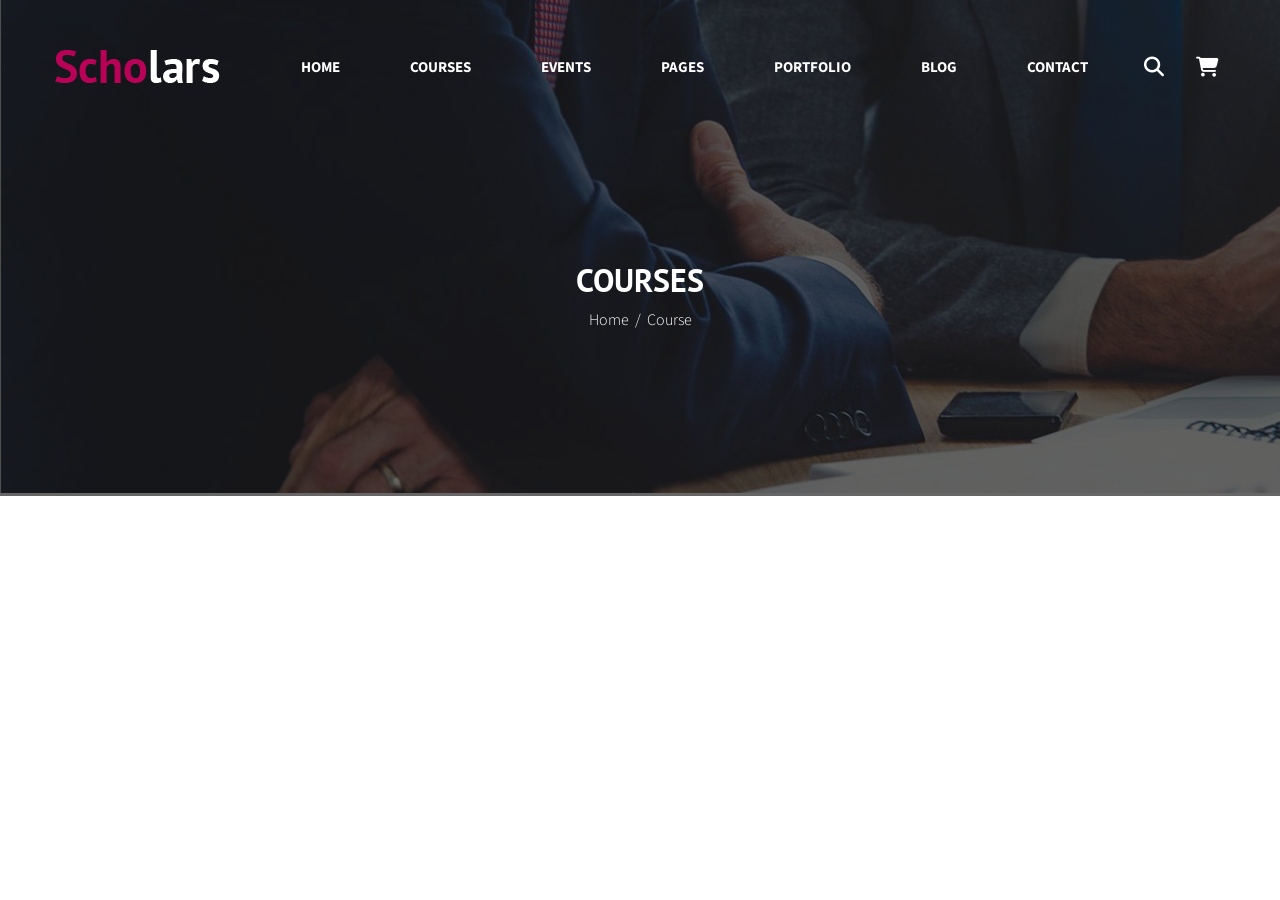
==== index.html @ fecdd0bf "commit header" ====
<!DOCTYPE html>
<html lang="en">
  <head>
    <meta charset="UTF-8" />
    <meta name="viewport" content="width=device-width, initial-scale=1.0" />
    <title>Scholars</title>
    <link rel="stylesheet" href="./assets/css/reset.css" />
    <link rel="stylesheet" href="./assets/css/style.css" />
    <link rel="preconnect" href="https://fonts.googleapis.com" />
    <link rel="preconnect" href="https://fonts.gstatic.com" crossorigin />
    <link
      href="https://fonts.googleapis.com/css2?family=PT+Sans:ital,wght@0,400;0,700;1,400;1,700&family=Source+Sans+3:ital,wght@0,200..900;1,200..900&display=swap"
      rel="stylesheet"
    />
    <link
      rel="stylesheet"
      href="https://cdnjs.cloudflare.com/ajax/libs/font-awesome/6.7.2/css/all.min.css"
      integrity="sha512-Evv84Mr4kqVGRNSgIGL/F/aIDqQb7xQ2vcrdIwxfjThSH8CSR7PBEakCr51Ck+w+/U6swU2Im1vVX0SVk9ABhg=="
      crossorigin="anonymous"
      referrerpolicy="no-referrer"
    />
  </head>
  <body>
    <div class="wrapper">
      <div class="header">
        <div class="inner">
          <div class="container header-container">
            <div class="wrapper-header">
              <a href="#"
                ><img src="./assets/img/logo.png" alt="Logo Scholars"
              /></a>
              <div class="wrapper-nav">
                <ul class="nav-list">
                  <li><a href="#">HOME</a></li>
                  <li><a href="#">COURSES</a></li>
                  <li><a href="#">EVENTS</a></li>
                  <li><a href="#">PAGES</a></li>
                  <li><a href="#">PORTFOLIO</a></li>
                  <li><a href="#">BLOG</a></li>
                  <li><a href="#">CONTACT</a></li>
                </ul>
              </div>
              <div class="wrapper-action">
                <button><i class="fa-solid fa-magnifying-glass"></i></button>
                <button><i class="fa-solid fa-cart-shopping"></i></button>
              </div>
            </div>
            <div class="wrapper-breadcrumb">
              <h1 class="heading">COURSES</h1>
              <ul class="breadcrumb">
                <li><a href="#">Home</a></li>
                <li>Course</li>
              </ul>
            </div>
          </div>
        </div>
      </div>
    </div>
  </body>
</html>
---- assets/css/style.css ----
* {
  box-sizing: border-box;
}

html {
  font-size: 62.5%;
}

body {
  font-size: 1.6rem;
  font-family: "Source Sans 3", sans-serif;
}

h1,
h2,
h3,
h4,
h5,
h6 {
  font-family: "PT Sans", sans-serif;
}

button {
  border: none;
  background-color: transparent;
  cursor: pointer;
}

a {
  font-size: inherit;
  color: inherit;
}

/* --------header---------- */
.header {
  display: flex;
  width: 100%;
  height: 496px;
  background: url(../img/banner-2.jpg) no-repeat;
}

.inner {
  width: 100%;
  background: rgba(0, 0, 0, 0.6);
  display: flex;
}

.container {
  width: 1170px;
  margin-right: auto;
  margin-left: auto;
}

.wrapper-header {
  display: flex;
  align-items: center;
  margin-top: 40px;
  justify-content: space-between;
}
.header-container {
  display: flex;
  flex-direction: column;
}
.nav-list {
  display: flex;
}
.nav-list a {
  text-decoration: none;
  text-transform: uppercase;
  color: #fff;
  display: inline-block;
  font-weight: 700;
  font-size: 1.5rem;
  padding: 20px;
  margin-left: 30px;
  letter-spacing: 1.1;
}

.wrapper-action {
  display: flex;
  gap: 20px;
}
.wrapper-action button {
  font-size: 2rem;
  color: #fff;
}
.wrapper-breadcrumb {
  height: 100%;
  flex-grow: 1;
  display: flex;
  justify-content: center;
  align-items: center;
  flex-direction: column;
  color: #fff;
  gap: 16px;
}

h1.heading {
  font-size: 3.2rem;
  font-weight: 700;
}
.breadcrumb {
  display: flex;
}
.breadcrumb {
  font-weight: 300;
}
.breadcrumb a {
  text-decoration: none;
}
.breadcrumb li + li::before {
  content: "/";
  padding: 0 6px;
}
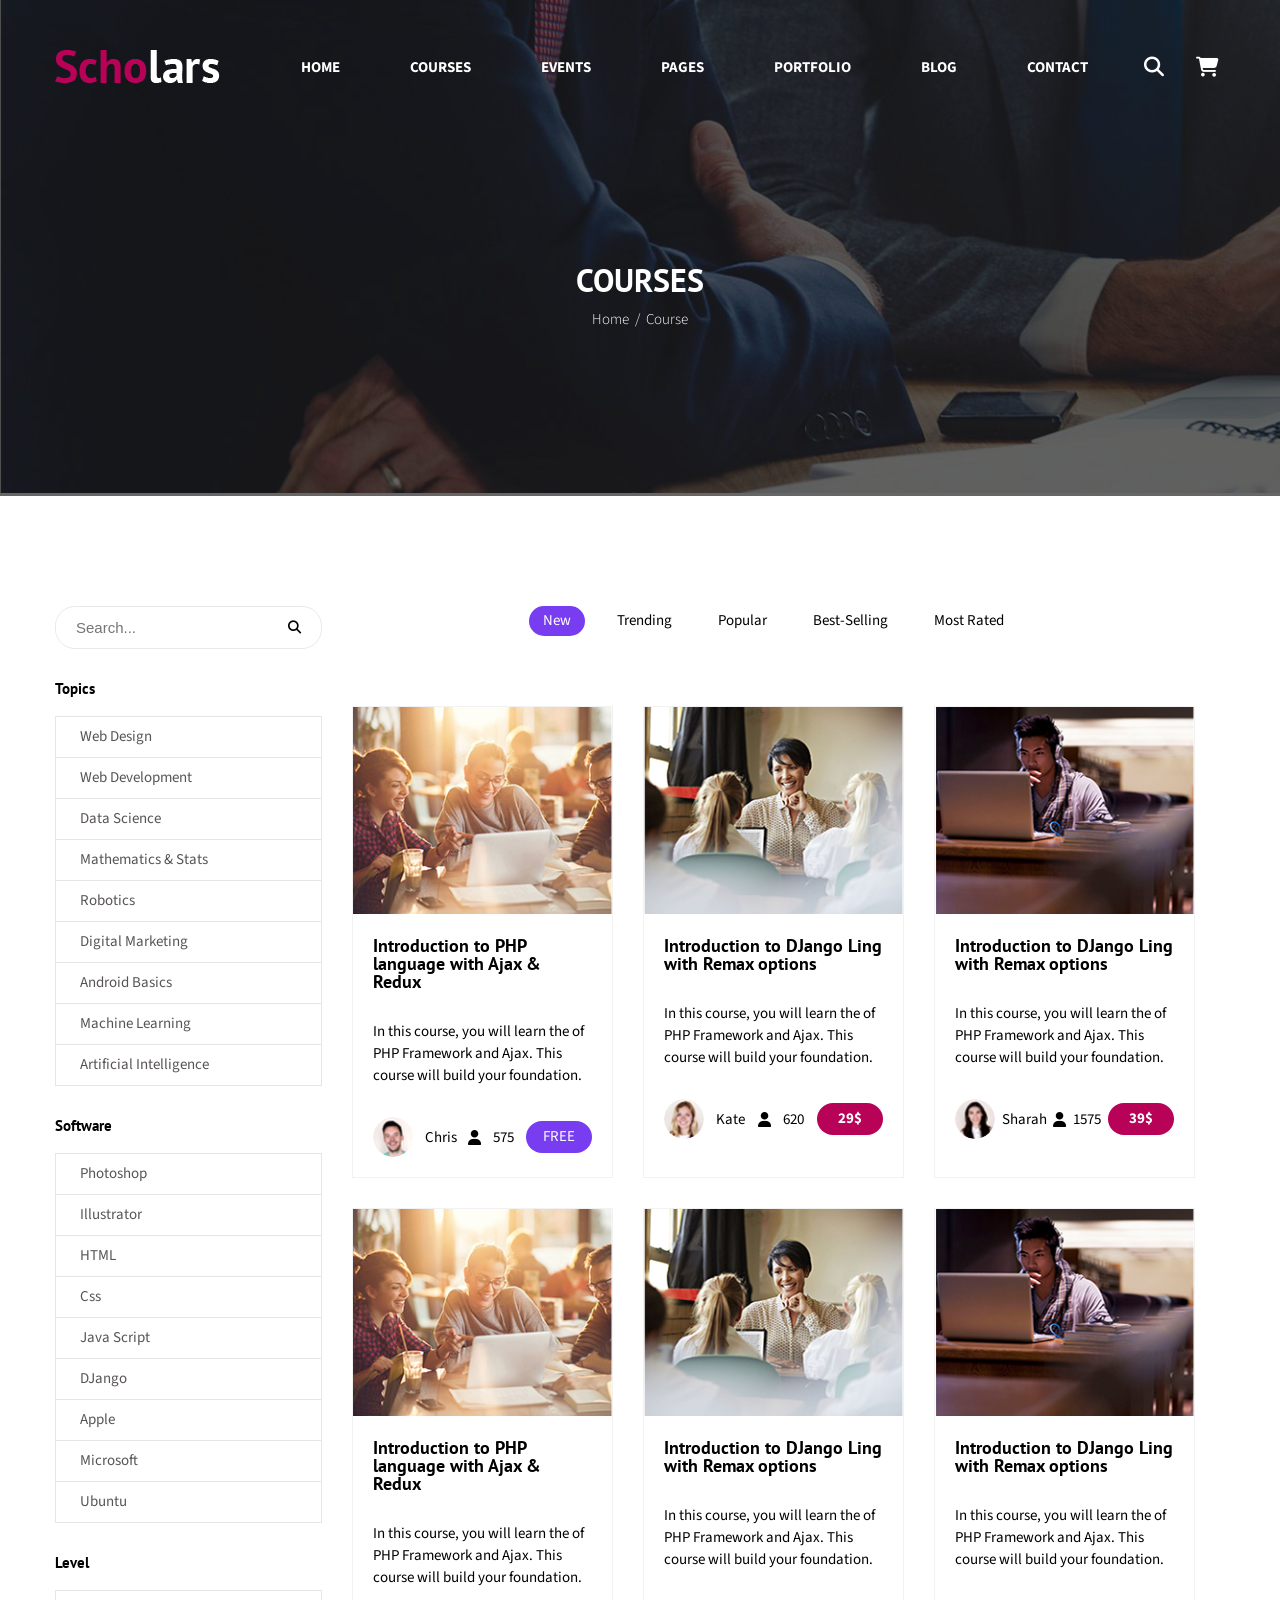
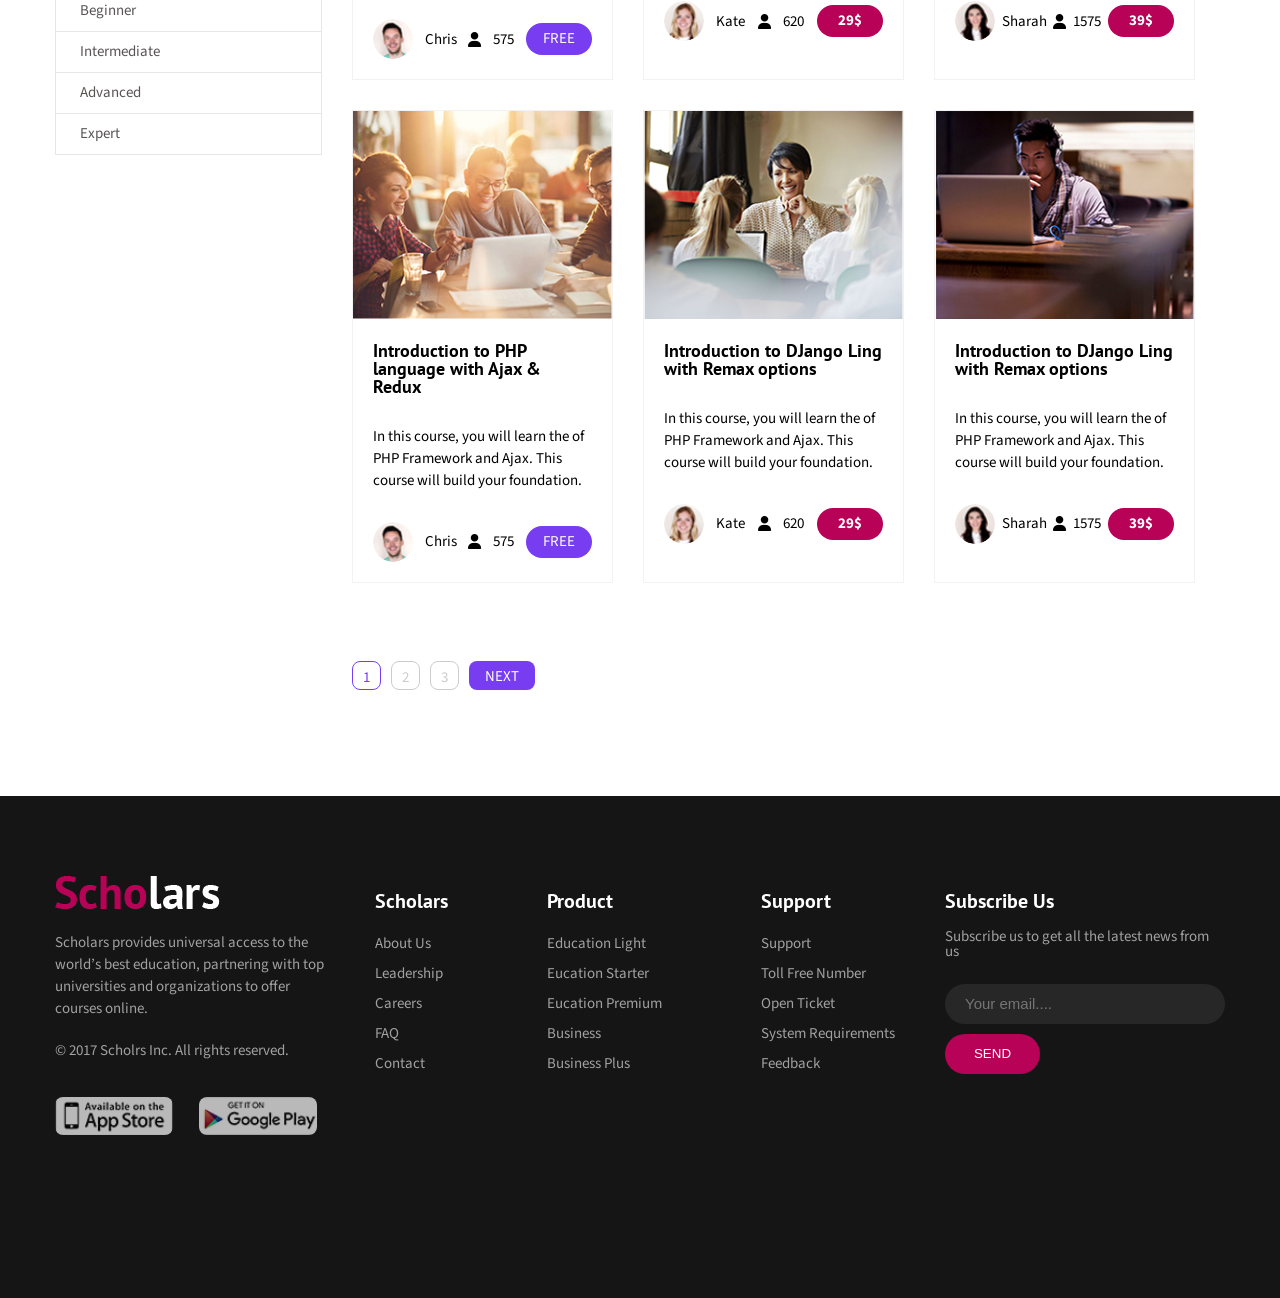
==== commit 41345467: "commit Course Page" ====
--- a/index.html
+++ b/index.html
@@ -55,6 +55,379 @@
           </div>
         </div>
       </div>
+
+      <div class="main">
+        <div class="container">
+          <div class="inner">
+            <div class="main-left">
+              <form class="form-search" action="">
+                <input type="text" placeholder="Search..." />
+                <button><i class="fa-solid fa-magnifying-glass"></i></button>
+              </form>
+
+              <h2 class="menu-title">Topics</h2>
+              <ul class="menu-sidebar">
+                <li><a href="#" class="sidebar-item">Web Design</a></li>
+                <li><a href="#" class="sidebar-item">Web Development</a></li>
+                <li><a href="#" class="sidebar-item">Data Science</a></li>
+                <li>
+                  <a href="#" class="sidebar-item">Mathematics & Stats</a>
+                </li>
+                <li><a href="#" class="sidebar-item">Robotics</a></li>
+                <li><a href="#" class="sidebar-item">Digital Marketing</a></li>
+                <li><a href="#" class="sidebar-item">Android Basics</a></li>
+                <li><a href="#" class="sidebar-item">Machine Learning</a></li>
+                <li>
+                  <a href="#" class="sidebar-item">Artificial Intelligence</a>
+                </li>
+              </ul>
+
+              <h2 class="menu-title">Software</h2>
+              <ul class="menu-sidebar">
+                <li><a href="#" class="sidebar-item">Photoshop</a></li>
+                <li><a href="#" class="sidebar-item">Illustrator</a></li>
+                <li><a href="#" class="sidebar-item">HTML</a></li>
+                <li>
+                  <a href="#" class="sidebar-item">Css</a>
+                </li>
+                <li><a href="#" class="sidebar-item">Java Script</a></li>
+                <li><a href="#" class="sidebar-item">DJango</a></li>
+                <li><a href="#" class="sidebar-item">Apple</a></li>
+                <li><a href="#" class="sidebar-item">Microsoft</a></li>
+                <li>
+                  <a href="#" class="sidebar-item">Ubuntu</a>
+                </li>
+              </ul>
+
+              <h2 class="menu-title">Level</h2>
+              <ul class="menu-sidebar">
+                <li><a href="#" class="sidebar-item">Beginner</a></li>
+                <li><a href="#" class="sidebar-item">Intermediate</a></li>
+                <li><a href="#" class="sidebar-item">Advanced</a></li>
+                <li>
+                  <a href="#" class="sidebar-item">Expert</a>
+                </li>
+              </ul>
+            </div>
+            <div class="main-content">
+              <ul class="topics">
+                <li class="active"><a href="#">New</a></li>
+                <li><a href="#">Trending</a></li>
+                <li><a href="#">Popular</a></li>
+                <li><a href="#">Best-Selling</a></li>
+                <li><a href="#">Most Rated</a></li>
+              </ul>
+
+              <div class="course-list">
+                <div class="course-item">
+                  <a href="" class="thumbnail"
+                    ><img
+                      class="thumb"
+                      src="./assets/img/./item1.jpg"
+                      alt="course item"
+                  /></a>
+                  <div class="info">
+                    <h3 class="title">
+                      Introduction to PHP language with Ajax & Redux
+                    </h3>
+                    <p class="desc">
+                      In this course, you will learn the of PHP Framework and
+                      Ajax. This course will build your foundation.
+                    </p>
+                    <div class="bottom">
+                      <img
+                        src="./assets/img/t1.jpg"
+                        alt="avatar"
+                        class="avatar"
+                      /><span>Chris</span><i class="fa-solid fa-user"></i
+                      ><span>575</span><a href="" class="btn btn-free">free</a>
+                    </div>
+                  </div>
+                </div>
+                <div class="course-item">
+                  <a href="" class="thumbnail"
+                    ><img
+                      class="thumb"
+                      src="./assets/img/./item2.jpg"
+                      alt="course item"
+                  /></a>
+                  <div class="info">
+                    <h3 class="title">
+                      Introduction to DJango Ling with Remax options
+                    </h3>
+                    <p class="desc">
+                      In this course, you will learn the of PHP Framework and
+                      Ajax. This course will build your foundation.
+                    </p>
+                    <div class="bottom">
+                      <img
+                        src="./assets/img/t2.jpg"
+                        alt="avatar"
+                        class="avatar"
+                      /><span>Kate</span><i class="fa-solid fa-user"></i
+                      ><span>620</span><a href="" class="btn btn-cost">29$</a>
+                    </div>
+                  </div>
+                </div>
+                <div class="course-item">
+                  <a href="" class="thumbnail"
+                    ><img
+                      class="thumb"
+                      src="./assets/img/./item3.jpg"
+                      alt="course item"
+                  /></a>
+                  <div class="info">
+                    <h3 class="title">
+                      Introduction to DJango Ling with Remax options
+                    </h3>
+                    <p class="desc">
+                      In this course, you will learn the of PHP Framework and
+                      Ajax. This course will build your foundation.
+                    </p>
+                    <div class="bottom">
+                      <img
+                        src="./assets/img/t3.jpg"
+                        alt="avatar"
+                        class="avatar"
+                      /><span>Sharah</span><i class="fa-solid fa-user"></i
+                      ><span>1575</span><a href="" class="btn btn-cost">39$</a>
+                    </div>
+                  </div>
+                </div>
+                <div class="course-item">
+                  <a href="" class="thumbnail"
+                    ><img
+                      class="thumb"
+                      src="./assets/img/./item1.jpg"
+                      alt="course item"
+                  /></a>
+                  <div class="info">
+                    <h3 class="title">
+                      Introduction to PHP language with Ajax & Redux
+                    </h3>
+                    <p class="desc">
+                      In this course, you will learn the of PHP Framework and
+                      Ajax. This course will build your foundation.
+                    </p>
+                    <div class="bottom">
+                      <img
+                        src="./assets/img/t1.jpg"
+                        alt="avatar"
+                        class="avatar"
+                      /><span>Chris</span><i class="fa-solid fa-user"></i
+                      ><span>575</span><a href="" class="btn btn-free">free</a>
+                    </div>
+                  </div>
+                </div>
+                <div class="course-item">
+                  <a href="" class="thumbnail"
+                    ><img
+                      class="thumb"
+                      src="./assets/img/./item2.jpg"
+                      alt="course item"
+                  /></a>
+                  <div class="info">
+                    <h3 class="title">
+                      Introduction to DJango Ling with Remax options
+                    </h3>
+                    <p class="desc">
+                      In this course, you will learn the of PHP Framework and
+                      Ajax. This course will build your foundation.
+                    </p>
+                    <div class="bottom">
+                      <img
+                        src="./assets/img/t2.jpg"
+                        alt="avatar"
+                        class="avatar"
+                      /><span>Kate</span><i class="fa-solid fa-user"></i
+                      ><span>620</span><a href="" class="btn btn-cost">29$</a>
+                    </div>
+                  </div>
+                </div>
+                <div class="course-item">
+                  <a href="" class="thumbnail"
+                    ><img
+                      class="thumb"
+                      src="./assets/img/./item3.jpg"
+                      alt="course item"
+                  /></a>
+                  <div class="info">
+                    <h3 class="title">
+                      Introduction to DJango Ling with Remax options
+                    </h3>
+                    <p class="desc">
+                      In this course, you will learn the of PHP Framework and
+                      Ajax. This course will build your foundation.
+                    </p>
+                    <div class="bottom">
+                      <img
+                        src="./assets/img/t3.jpg"
+                        alt="avatar"
+                        class="avatar"
+                      /><span>Sharah</span><i class="fa-solid fa-user"></i
+                      ><span>1575</span><a href="" class="btn btn-cost">39$</a>
+                    </div>
+                  </div>
+                </div>
+                <div class="course-item">
+                  <a href="" class="thumbnail"
+                    ><img
+                      class="thumb"
+                      src="./assets/img/./item1.jpg"
+                      alt="course item"
+                  /></a>
+                  <div class="info">
+                    <h3 class="title">
+                      Introduction to PHP language with Ajax & Redux
+                    </h3>
+                    <p class="desc">
+                      In this course, you will learn the of PHP Framework and
+                      Ajax. This course will build your foundation.
+                    </p>
+                    <div class="bottom">
+                      <img
+                        src="./assets/img/t1.jpg"
+                        alt="avatar"
+                        class="avatar"
+                      /><span>Chris</span><i class="fa-solid fa-user"></i
+                      ><span>575</span><a href="" class="btn btn-free">free</a>
+                    </div>
+                  </div>
+                </div>
+                <div class="course-item">
+                  <a href="" class="thumbnail"
+                    ><img
+                      class="thumb"
+                      src="./assets/img/./item2.jpg"
+                      alt="course item"
+                  /></a>
+                  <div class="info">
+                    <h3 class="title">
+                      Introduction to DJango Ling with Remax options
+                    </h3>
+                    <p class="desc">
+                      In this course, you will learn the of PHP Framework and
+                      Ajax. This course will build your foundation.
+                    </p>
+                    <div class="bottom">
+                      <img
+                        src="./assets/img/t2.jpg"
+                        alt="avatar"
+                        class="avatar"
+                      /><span>Kate</span><i class="fa-solid fa-user"></i
+                      ><span>620</span><a href="" class="btn btn-cost">29$</a>
+                    </div>
+                  </div>
+                </div>
+                <div class="course-item">
+                  <a href="" class="thumbnail"
+                    ><img
+                      class="thumb"
+                      src="./assets/img/./item3.jpg"
+                      alt="course item"
+                  /></a>
+                  <div class="info">
+                    <h3 class="title">
+                      Introduction to DJango Ling with Remax options
+                    </h3>
+                    <p class="desc">
+                      In this course, you will learn the of PHP Framework and
+                      Ajax. This course will build your foundation.
+                    </p>
+                    <div class="bottom">
+                      <img
+                        src="./assets/img/t3.jpg"
+                        alt="avatar"
+                        class="avatar"
+                      /><span>Sharah</span><i class="fa-solid fa-user"></i
+                      ><span>1575</span><a href="" class="btn btn-cost">39$</a>
+                    </div>
+                  </div>
+                </div>
+              </div>
+
+              <ul class="course-pagination">
+                <li>
+                  <a href="" class="btn btn-page page-active">1</a>
+                </li>
+                <li><a href="" class="btn btn-page">2</a></li>
+                <li><a href="" class="btn btn-page">3</a></li>
+                <li><a href="" class="btn btn-next">next</a></li>
+              </ul>
+            </div>
+          </div>
+        </div>
+      </div>
+
+      <div class="footer">
+        <div class="container">
+          <div class="inner">
+            <div class="footer-about">
+              <a href="#"
+                ><img class="logo" src="./assets/img/logo.png" alt="logo"
+              /></a>
+              <p>
+                Scholars provides universal access to the world’s best
+                education, partnering with top universities and organizations to
+                offer courses online.
+              </p>
+              <p>&copy; 2017 Scholrs Inc. All rights reserved.</p>
+              <div class="download-img">
+                <a href="#"
+                  ><img
+                    class="app"
+                    src="./assets/img/android.png"
+                    alt="android"
+                /></a>
+                <a href="#"
+                  ><img class="app" src="./assets/img/apple.png" alt="apple"
+                /></a>
+              </div>
+            </div>
+            <div class="footer-menu">
+              <div>
+                <h4 class="menu-title">Scholars</h4>
+                <ul class="menu-list">
+                  <li><a href="#">About Us</a></li>
+                  <li><a href="#">Leadership</a></li>
+                  <li><a href="#">Careers</a></li>
+                  <li><a href="#">FAQ</a></li>
+                  <li><a href="#">Contact</a></li>
+                </ul>
+              </div>
+              <div>
+                <h4 class="menu-title">Product</h4>
+                <ul class="menu-list">
+                  <li><a href="#">Education Light</a></li>
+                  <li><a href="#">Eucation Starter</a></li>
+                  <li><a href="#">Eucation Premium</a></li>
+                  <li><a href="#">Business</a></li>
+                  <li><a href="#">Business Plus</a></li>
+                </ul>
+              </div>
+              <div>
+                <h4 class="menu-title">Support</h4>
+                <ul class="menu-list">
+                  <li><a href="#">Support</a></li>
+                  <li><a href="#">Toll Free Number</a></li>
+                  <li><a href="#">Open Ticket</a></li>
+                  <li><a href="#">System Requirements</a></li>
+                  <li><a href="#">Feedback</a></li>
+                </ul>
+              </div>
+            </div>
+            <div class="footer-sub">
+              <h4 class="menu-title">Subscribe Us</h4>
+              <span>Subscribe us to get all the latest news from us</span>
+
+              <form class="footer-mail" action="">
+                <input type="email" placeholder="Your email...." />
+              </form>
+              <button class="btn btn-mail">send</button>
+            </div>
+          </div>
+        </div>
+      </div>
     </div>
   </body>
 </html>
--- a/assets/css/style.css
+++ b/assets/css/style.css
@@ -1,3 +1,8 @@
+:root {
+  --primary-color: #b80257;
+  --second-color: #783df0;
+}
+
 * {
   box-sizing: border-box;
 }
@@ -7,7 +12,7 @@
 }
 
 body {
-  font-size: 1.6rem;
+  font-size: 1.5rem;
   font-family: "Source Sans 3", sans-serif;
 }
 
@@ -25,6 +30,10 @@
   background-color: transparent;
   cursor: pointer;
 }
+input {
+  color: inherit;
+  font-size: inherit;
+}
 
 a {
   font-size: inherit;
@@ -39,7 +48,7 @@
   background: url(../img/banner-2.jpg) no-repeat;
 }
 
-.inner {
+.header .inner {
   width: 100%;
   background: rgba(0, 0, 0, 0.6);
   display: flex;
@@ -112,3 +121,257 @@
   content: "/";
   padding: 0 6px;
 }
+
+.main .inner {
+  min-height: 100px;
+  display: flex;
+  padding-top: 110px;
+}
+
+.main-left {
+  width: 270px;
+  /* padding: 0 15px; */
+}
+
+.main-left .form-search {
+  border: 1px solid rgba(0, 0, 0, 0.09);
+  border-radius: 20px;
+  height: 43px;
+  display: flex;
+  align-items: center;
+  overflow: hidden;
+  color: #585454;
+}
+
+.form-search input {
+  border: none;
+  outline: none;
+  padding-left: 20px;
+  flex: 1;
+}
+.form-search button {
+  padding: 0 20px;
+  align-self: stretch;
+}
+
+.menu-title {
+  margin-top: 32px;
+  font-weight: 700;
+}
+
+.menu-sidebar {
+  margin-top: 20px;
+  border: 1px solid #00000019;
+}
+
+.sidebar-item {
+  display: block;
+  text-decoration: none;
+  padding: 0 24px;
+  color: #585454;
+  line-height: 40px;
+}
+.menu-sidebar li + li {
+  border-top: 1px solid #00000019;
+}
+
+.main-content {
+  flex-grow: 1;
+}
+.topics {
+  display: flex;
+  justify-content: center;
+  gap: 18px;
+}
+.topics a {
+  text-decoration: none;
+  display: inline-block;
+  height: 30px;
+  padding: 0 14px;
+  line-height: 30px;
+}
+.topics a:hover {
+  border-radius: 15px;
+  background-color: var(--second-color);
+  color: #fff;
+}
+.active {
+  border-radius: 15px;
+  background-color: #783df0;
+  color: #fff;
+}
+
+.course-list {
+  margin-top: 70px;
+  margin-left: 30px;
+  display: flex;
+  flex-wrap: wrap;
+  gap: 30px;
+}
+
+.course-item {
+  width: calc(100% / 3 - 30px);
+  min-height: 400px;
+  /* background-color: orange; */
+  border: 1px solid #0000000d;
+}
+.course-item .thumbnail {
+  aspect-ratio: 1/0.8;
+  display: block;
+}
+.course-item .thumb {
+  width: 100%;
+  height: 100%;
+  object-fit: cover;
+}
+.course-item .info {
+  display: flex;
+  padding: 20px;
+  gap: 30px;
+  flex-direction: column;
+  justify-content: space-between;
+}
+.info .desc {
+  line-height: 22px;
+}
+.course-item .title {
+  font-size: 1.8rem;
+  font-weight: 700;
+}
+.course-item .bottom {
+  display: flex;
+  align-items: center;
+  justify-content: space-between;
+}
+.bottom .avatar {
+  width: 40px;
+  height: 40px;
+  border-radius: 50%;
+  display: inline-block;
+  object-fit: cover;
+}
+.btn {
+  padding: 0 10px;
+  text-decoration: none;
+  display: inline-block;
+  min-width: 66px;
+  line-height: 32px;
+  border-radius: 30px;
+  text-transform: uppercase;
+  text-align: center;
+  color: #fff;
+}
+.btn-free {
+  background-color: var(--second-color);
+}
+.btn-cost {
+  background-color: var(--primary-color);
+  font-weight: 700;
+}
+.btn-mail {
+  background-color: var(--primary-color);
+  width: 95px;
+  height: 40px;
+}
+
+.course-pagination {
+  display: flex;
+  gap: 10px;
+  margin: 78px 0 0 30px;
+  padding-bottom: 106px;
+}
+.btn-page {
+  color: #ccc;
+  background-color: transparent;
+  min-width: 29px;
+  height: 29px;
+  border-radius: 8px;
+  border: 1px solid #ccc;
+}
+.btn-next {
+  width: 58px;
+  height: 29px;
+  background-color: var(--second-color);
+  color: #fff;
+  border-radius: 8px;
+}
+
+.page-active {
+  border-color: var(--second-color);
+  color: var(--second-color);
+}
+
+.footer {
+  background-color: #151515;
+  padding: 80px 0 160px;
+}
+.footer .inner {
+  display: flex;
+  color: #ffffff99;
+}
+.footer-about {
+  width: 270px;
+}
+.footer-about .logo {
+  width: 165px;
+}
+
+.footer-about p {
+  margin-top: 20px;
+  line-height: 22px;
+}
+.footer-about .app {
+  width: 118px;
+  height: 38px;
+  object-fit: cover;
+  border-radius: 8px;
+}
+
+.footer .download-img {
+  display: flex;
+  gap: 26px;
+  margin-top: 35px;
+}
+.footer-menu {
+  display: flex;
+  justify-content: space-around;
+  flex: 1;
+}
+.footer .menu-title {
+  margin-top: 15px;
+  font-size: 2rem;
+  color: #fff;
+}
+.footer-menu .menu-list {
+  margin-top: 18px;
+}
+.footer-menu a {
+  text-decoration: none;
+  line-height: 30px;
+}
+
+.footer-sub {
+  width: 280px;
+}
+.footer-sub span {
+  display: block;
+  margin-top: 18px;
+}
+.footer-mail {
+  width: 100%;
+  /* height: 40px; */
+  background: #272727;
+  display: flex;
+  flex-direction: column;
+  border-radius: 20px;
+  margin-top: 25px;
+  margin-bottom: 10px;
+}
+.footer-sub input {
+  width: 100%;
+  background-color: transparent;
+  border: none;
+  outline: none;
+  height: 40px;
+  padding: 0 20px;
+}
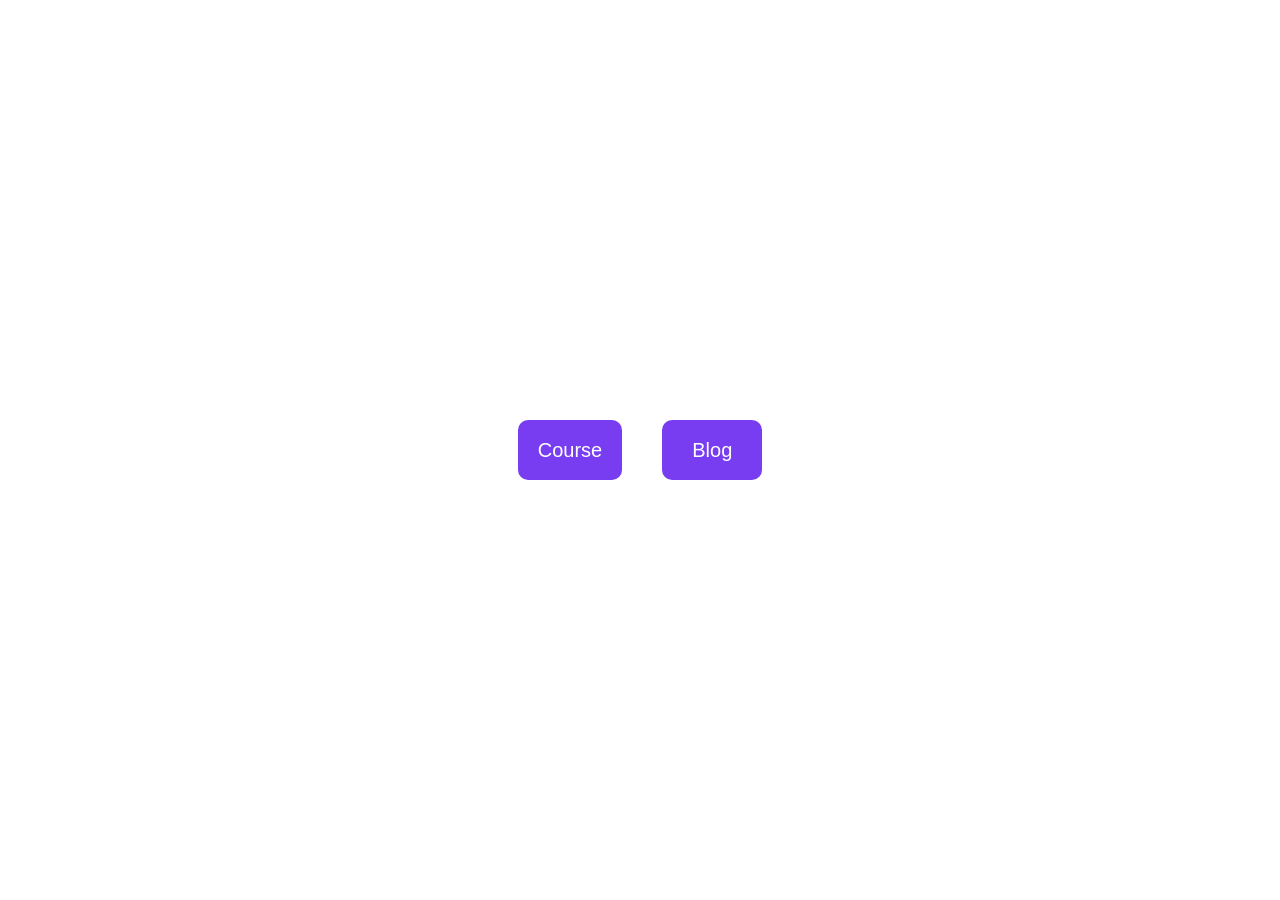
==== commit 681037ec: "commit shop page" ====
--- a/index.html
+++ b/index.html
@@ -3,430 +3,17 @@
   <head>
     <meta charset="UTF-8" />
     <meta name="viewport" content="width=device-width, initial-scale=1.0" />
-    <title>Scholars</title>
+    <title>Main</title>
     <link rel="stylesheet" href="./assets/css/reset.css" />
     <link rel="stylesheet" href="./assets/css/style.css" />
-    <link rel="preconnect" href="https://fonts.googleapis.com" />
-    <link rel="preconnect" href="https://fonts.gstatic.com" crossorigin />
-    <link
-      href="https://fonts.googleapis.com/css2?family=PT+Sans:ital,wght@0,400;0,700;1,400;1,700&family=Source+Sans+3:ital,wght@0,200..900;1,200..900&display=swap"
-      rel="stylesheet"
-    />
-    <link
-      rel="stylesheet"
-      href="https://cdnjs.cloudflare.com/ajax/libs/font-awesome/6.7.2/css/all.min.css"
-      integrity="sha512-Evv84Mr4kqVGRNSgIGL/F/aIDqQb7xQ2vcrdIwxfjThSH8CSR7PBEakCr51Ck+w+/U6swU2Im1vVX0SVk9ABhg=="
-      crossorigin="anonymous"
-      referrerpolicy="no-referrer"
-    />
   </head>
   <body>
     <div class="wrapper">
-      <div class="header">
-        <div class="inner">
-          <div class="container header-container">
-            <div class="wrapper-header">
-              <a href="#"
-                ><img src="./assets/img/logo.png" alt="Logo Scholars"
-              /></a>
-              <div class="wrapper-nav">
-                <ul class="nav-list">
-                  <li><a href="#">HOME</a></li>
-                  <li><a href="#">COURSES</a></li>
-                  <li><a href="#">EVENTS</a></li>
-                  <li><a href="#">PAGES</a></li>
-                  <li><a href="#">PORTFOLIO</a></li>
-                  <li><a href="#">BLOG</a></li>
-                  <li><a href="#">CONTACT</a></li>
-                </ul>
-              </div>
-              <div class="wrapper-action">
-                <button><i class="fa-solid fa-magnifying-glass"></i></button>
-                <button><i class="fa-solid fa-cart-shopping"></i></button>
-              </div>
-            </div>
-            <div class="wrapper-breadcrumb">
-              <h1 class="heading">COURSES</h1>
-              <ul class="breadcrumb">
-                <li><a href="#">Home</a></li>
-                <li>Course</li>
-              </ul>
-            </div>
-          </div>
-        </div>
-      </div>
-
-      <div class="main">
-        <div class="container">
-          <div class="inner">
-            <div class="main-left">
-              <form class="form-search" action="">
-                <input type="text" placeholder="Search..." />
-                <button><i class="fa-solid fa-magnifying-glass"></i></button>
-              </form>
-
-              <h2 class="menu-title">Topics</h2>
-              <ul class="menu-sidebar">
-                <li><a href="#" class="sidebar-item">Web Design</a></li>
-                <li><a href="#" class="sidebar-item">Web Development</a></li>
-                <li><a href="#" class="sidebar-item">Data Science</a></li>
-                <li>
-                  <a href="#" class="sidebar-item">Mathematics & Stats</a>
-                </li>
-                <li><a href="#" class="sidebar-item">Robotics</a></li>
-                <li><a href="#" class="sidebar-item">Digital Marketing</a></li>
-                <li><a href="#" class="sidebar-item">Android Basics</a></li>
-                <li><a href="#" class="sidebar-item">Machine Learning</a></li>
-                <li>
-                  <a href="#" class="sidebar-item">Artificial Intelligence</a>
-                </li>
-              </ul>
-
-              <h2 class="menu-title">Software</h2>
-              <ul class="menu-sidebar">
-                <li><a href="#" class="sidebar-item">Photoshop</a></li>
-                <li><a href="#" class="sidebar-item">Illustrator</a></li>
-                <li><a href="#" class="sidebar-item">HTML</a></li>
-                <li>
-                  <a href="#" class="sidebar-item">Css</a>
-                </li>
-                <li><a href="#" class="sidebar-item">Java Script</a></li>
-                <li><a href="#" class="sidebar-item">DJango</a></li>
-                <li><a href="#" class="sidebar-item">Apple</a></li>
-                <li><a href="#" class="sidebar-item">Microsoft</a></li>
-                <li>
-                  <a href="#" class="sidebar-item">Ubuntu</a>
-                </li>
-              </ul>
-
-              <h2 class="menu-title">Level</h2>
-              <ul class="menu-sidebar">
-                <li><a href="#" class="sidebar-item">Beginner</a></li>
-                <li><a href="#" class="sidebar-item">Intermediate</a></li>
-                <li><a href="#" class="sidebar-item">Advanced</a></li>
-                <li>
-                  <a href="#" class="sidebar-item">Expert</a>
-                </li>
-              </ul>
-            </div>
-            <div class="main-content">
-              <ul class="topics">
-                <li class="active"><a href="#">New</a></li>
-                <li><a href="#">Trending</a></li>
-                <li><a href="#">Popular</a></li>
-                <li><a href="#">Best-Selling</a></li>
-                <li><a href="#">Most Rated</a></li>
-              </ul>
-
-              <div class="course-list">
-                <div class="course-item">
-                  <a href="" class="thumbnail"
-                    ><img
-                      class="thumb"
-                      src="./assets/img/./item1.jpg"
-                      alt="course item"
-                  /></a>
-                  <div class="info">
-                    <h3 class="title">
-                      Introduction to PHP language with Ajax & Redux
-                    </h3>
-                    <p class="desc">
-                      In this course, you will learn the of PHP Framework and
-                      Ajax. This course will build your foundation.
-                    </p>
-                    <div class="bottom">
-                      <img
-                        src="./assets/img/t1.jpg"
-                        alt="avatar"
-                        class="avatar"
-                      /><span>Chris</span><i class="fa-solid fa-user"></i
-                      ><span>575</span><a href="" class="btn btn-free">free</a>
-                    </div>
-                  </div>
-                </div>
-                <div class="course-item">
-                  <a href="" class="thumbnail"
-                    ><img
-                      class="thumb"
-                      src="./assets/img/./item2.jpg"
-                      alt="course item"
-                  /></a>
-                  <div class="info">
-                    <h3 class="title">
-                      Introduction to DJango Ling with Remax options
-                    </h3>
-                    <p class="desc">
-                      In this course, you will learn the of PHP Framework and
-                      Ajax. This course will build your foundation.
-                    </p>
-                    <div class="bottom">
-                      <img
-                        src="./assets/img/t2.jpg"
-                        alt="avatar"
-                        class="avatar"
-                      /><span>Kate</span><i class="fa-solid fa-user"></i
-                      ><span>620</span><a href="" class="btn btn-cost">29$</a>
-                    </div>
-                  </div>
-                </div>
-                <div class="course-item">
-                  <a href="" class="thumbnail"
-                    ><img
-                      class="thumb"
-                      src="./assets/img/./item3.jpg"
-                      alt="course item"
-                  /></a>
-                  <div class="info">
-                    <h3 class="title">
-                      Introduction to DJango Ling with Remax options
-                    </h3>
-                    <p class="desc">
-                      In this course, you will learn the of PHP Framework and
-                      Ajax. This course will build your foundation.
-                    </p>
-                    <div class="bottom">
-                      <img
-                        src="./assets/img/t3.jpg"
-                        alt="avatar"
-                        class="avatar"
-                      /><span>Sharah</span><i class="fa-solid fa-user"></i
-                      ><span>1575</span><a href="" class="btn btn-cost">39$</a>
-                    </div>
-                  </div>
-                </div>
-                <div class="course-item">
-                  <a href="" class="thumbnail"
-                    ><img
-                      class="thumb"
-                      src="./assets/img/./item1.jpg"
-                      alt="course item"
-                  /></a>
-                  <div class="info">
-                    <h3 class="title">
-                      Introduction to PHP language with Ajax & Redux
-                    </h3>
-                    <p class="desc">
-                      In this course, you will learn the of PHP Framework and
-                      Ajax. This course will build your foundation.
-                    </p>
-                    <div class="bottom">
-                      <img
-                        src="./assets/img/t1.jpg"
-                        alt="avatar"
-                        class="avatar"
-                      /><span>Chris</span><i class="fa-solid fa-user"></i
-                      ><span>575</span><a href="" class="btn btn-free">free</a>
-                    </div>
-                  </div>
-                </div>
-                <div class="course-item">
-                  <a href="" class="thumbnail"
-                    ><img
-                      class="thumb"
-                      src="./assets/img/./item2.jpg"
-                      alt="course item"
-                  /></a>
-                  <div class="info">
-                    <h3 class="title">
-                      Introduction to DJango Ling with Remax options
-                    </h3>
-                    <p class="desc">
-                      In this course, you will learn the of PHP Framework and
-                      Ajax. This course will build your foundation.
-                    </p>
-                    <div class="bottom">
-                      <img
-                        src="./assets/img/t2.jpg"
-                        alt="avatar"
-                        class="avatar"
-                      /><span>Kate</span><i class="fa-solid fa-user"></i
-                      ><span>620</span><a href="" class="btn btn-cost">29$</a>
-                    </div>
-                  </div>
-                </div>
-                <div class="course-item">
-                  <a href="" class="thumbnail"
-                    ><img
-                      class="thumb"
-                      src="./assets/img/./item3.jpg"
-                      alt="course item"
-                  /></a>
-                  <div class="info">
-                    <h3 class="title">
-                      Introduction to DJango Ling with Remax options
-                    </h3>
-                    <p class="desc">
-                      In this course, you will learn the of PHP Framework and
-                      Ajax. This course will build your foundation.
-                    </p>
-                    <div class="bottom">
-                      <img
-                        src="./assets/img/t3.jpg"
-                        alt="avatar"
-                        class="avatar"
-                      /><span>Sharah</span><i class="fa-solid fa-user"></i
-                      ><span>1575</span><a href="" class="btn btn-cost">39$</a>
-                    </div>
-                  </div>
-                </div>
-                <div class="course-item">
-                  <a href="" class="thumbnail"
-                    ><img
-                      class="thumb"
-                      src="./assets/img/./item1.jpg"
-                      alt="course item"
-                  /></a>
-                  <div class="info">
-                    <h3 class="title">
-                      Introduction to PHP language with Ajax & Redux
-                    </h3>
-                    <p class="desc">
-                      In this course, you will learn the of PHP Framework and
-                      Ajax. This course will build your foundation.
-                    </p>
-                    <div class="bottom">
-                      <img
-                        src="./assets/img/t1.jpg"
-                        alt="avatar"
-                        class="avatar"
-                      /><span>Chris</span><i class="fa-solid fa-user"></i
-                      ><span>575</span><a href="" class="btn btn-free">free</a>
-                    </div>
-                  </div>
-                </div>
-                <div class="course-item">
-                  <a href="" class="thumbnail"
-                    ><img
-                      class="thumb"
-                      src="./assets/img/./item2.jpg"
-                      alt="course item"
-                  /></a>
-                  <div class="info">
-                    <h3 class="title">
-                      Introduction to DJango Ling with Remax options
-                    </h3>
-                    <p class="desc">
-                      In this course, you will learn the of PHP Framework and
-                      Ajax. This course will build your foundation.
-                    </p>
-                    <div class="bottom">
-                      <img
-                        src="./assets/img/t2.jpg"
-                        alt="avatar"
-                        class="avatar"
-                      /><span>Kate</span><i class="fa-solid fa-user"></i
-                      ><span>620</span><a href="" class="btn btn-cost">29$</a>
-                    </div>
-                  </div>
-                </div>
-                <div class="course-item">
-                  <a href="" class="thumbnail"
-                    ><img
-                      class="thumb"
-                      src="./assets/img/./item3.jpg"
-                      alt="course item"
-                  /></a>
-                  <div class="info">
-                    <h3 class="title">
-                      Introduction to DJango Ling with Remax options
-                    </h3>
-                    <p class="desc">
-                      In this course, you will learn the of PHP Framework and
-                      Ajax. This course will build your foundation.
-                    </p>
-                    <div class="bottom">
-                      <img
-                        src="./assets/img/t3.jpg"
-                        alt="avatar"
-                        class="avatar"
-                      /><span>Sharah</span><i class="fa-solid fa-user"></i
-                      ><span>1575</span><a href="" class="btn btn-cost">39$</a>
-                    </div>
-                  </div>
-                </div>
-              </div>
-
-              <ul class="course-pagination">
-                <li>
-                  <a href="" class="btn btn-page page-active">1</a>
-                </li>
-                <li><a href="" class="btn btn-page">2</a></li>
-                <li><a href="" class="btn btn-page">3</a></li>
-                <li><a href="" class="btn btn-next">next</a></li>
-              </ul>
-            </div>
-          </div>
-        </div>
-      </div>
-
-      <div class="footer">
-        <div class="container">
-          <div class="inner">
-            <div class="footer-about">
-              <a href="#"
-                ><img class="logo" src="./assets/img/logo.png" alt="logo"
-              /></a>
-              <p>
-                Scholars provides universal access to the world’s best
-                education, partnering with top universities and organizations to
-                offer courses online.
-              </p>
-              <p>&copy; 2017 Scholrs Inc. All rights reserved.</p>
-              <div class="download-img">
-                <a href="#"
-                  ><img
-                    class="app"
-                    src="./assets/img/android.png"
-                    alt="android"
-                /></a>
-                <a href="#"
-                  ><img class="app" src="./assets/img/apple.png" alt="apple"
-                /></a>
-              </div>
-            </div>
-            <div class="footer-menu">
-              <div>
-                <h4 class="menu-title">Scholars</h4>
-                <ul class="menu-list">
-                  <li><a href="#">About Us</a></li>
-                  <li><a href="#">Leadership</a></li>
-                  <li><a href="#">Careers</a></li>
-                  <li><a href="#">FAQ</a></li>
-                  <li><a href="#">Contact</a></li>
-                </ul>
-              </div>
-              <div>
-                <h4 class="menu-title">Product</h4>
-                <ul class="menu-list">
-                  <li><a href="#">Education Light</a></li>
-                  <li><a href="#">Eucation Starter</a></li>
-                  <li><a href="#">Eucation Premium</a></li>
-                  <li><a href="#">Business</a></li>
-                  <li><a href="#">Business Plus</a></li>
-                </ul>
-              </div>
-              <div>
-                <h4 class="menu-title">Support</h4>
-                <ul class="menu-list">
-                  <li><a href="#">Support</a></li>
-                  <li><a href="#">Toll Free Number</a></li>
-                  <li><a href="#">Open Ticket</a></li>
-                  <li><a href="#">System Requirements</a></li>
-                  <li><a href="#">Feedback</a></li>
-                </ul>
-              </div>
-            </div>
-            <div class="footer-sub">
-              <h4 class="menu-title">Subscribe Us</h4>
-              <span>Subscribe us to get all the latest news from us</span>
-
-              <form class="footer-mail" action="">
-                <input type="email" placeholder="Your email...." />
-              </form>
-              <button class="btn btn-mail">send</button>
-            </div>
-          </div>
-        </div>
+      <div class="container main-index">
+        <ul>
+          <li><a href="./course.html">Course</a></li>
+          <li><a href="./blog.html">Blog</a></li>
+        </ul>
       </div>
     </div>
   </body>
--- a/assets/css/style.css
+++ b/assets/css/style.css
@@ -355,7 +355,7 @@
 }
 .footer-sub span {
   display: block;
-  margin-top: 18px;
+  margin-top: 26px;
 }
 .footer-mail {
   width: 100%;
@@ -375,3 +375,190 @@
   height: 40px;
   padding: 0 20px;
 }
+
+/* ----------shop page------- */
+.inner-shop {
+  padding-top: 112px;
+  display: flex;
+  padding-bottom: 98px;
+}
+
+.shop-left {
+  width: 272px;
+  padding-right: 30px;
+}
+
+.search-form {
+  display: flex;
+  height: 45px;
+  background-color: #eeeeee;
+}
+.search-form input {
+  width: 100%;
+  border: none;
+  outline: none;
+  background-color: transparent;
+  padding: 0 20px;
+  flex: 1;
+}
+
+.search-form button {
+  width: 100px;
+  background-color: var(--primary-color);
+  color: #fff;
+}
+.shop-left h2 {
+  margin-top: 64px;
+  font-size: 2.4rem;
+  font-weight: 700;
+}
+.categories-list {
+  margin-top: 40px;
+}
+.categories-item {
+  text-decoration: none;
+  margin-top: 24px;
+  display: block;
+  color: #242222b3;
+}
+.popular-list {
+  margin-top: 30px;
+}
+
+.popular-item {
+  display: flex;
+  text-decoration: none;
+  font-size: 1.8rem;
+}
+.popular-item .thumb-pop {
+  width: 100px;
+  height: 75px;
+  object-fit: cover;
+}
+.popular-item .content {
+  display: flex;
+  padding: 10px 20px;
+  flex-direction: column;
+}
+.popular-item .name {
+  white-space: nowrap;
+  overflow: hidden;
+  text-overflow: ellipsis;
+}
+.popular-item .content .cost {
+  margin-top: 20px;
+}
+.popular-list li + li {
+  margin-top: 30px;
+}
+
+.shop-main {
+  flex: 1;
+}
+.filter-box {
+  display: flex;
+  align-items: center;
+  justify-content: space-between;
+  color: #6f6f6f;
+  font-size: 1.8rem;
+}
+
+.filter-box .filter {
+  display: flex;
+  width: 200px;
+  height: 45px;
+  border: 1px solid #ccc;
+  align-items: center;
+  justify-content: space-between;
+  text-decoration: none;
+  padding: 0 20px;
+}
+.product-list {
+  display: flex;
+  flex-wrap: wrap;
+  gap: 30px;
+  width: 100%;
+  margin-top: 65px;
+}
+.product-item {
+  width: calc(100% / 3 - 20px);
+  border: 1px solid #ccc;
+}
+
+.product-item .img-thumb {
+  aspect-ratio: 1/0.9;
+  display: block;
+}
+
+.product-item img {
+  width: 100%;
+  height: 100%;
+  object-fit: cover;
+}
+.product-item .info {
+  display: flex;
+  flex-direction: column;
+  /* justify-content: center; */
+  align-items: center;
+  font-size: 1.8rem;
+  font-weight: 700;
+  width: 100%;
+  height: 180px;
+}
+.product-item .info .name {
+  margin-top: 36px;
+  /* font-size: 1.8rem; */
+}
+.product-item .info .cost {
+  margin-top: 16px;
+}
+.btn-product {
+  width: 130px;
+  height: 40px;
+  margin-top: 20px;
+}
+
+.shop-pagination {
+  display: flex;
+  justify-content: center;
+  margin-top: 50px;
+  gap: 12px;
+}
+.shop-pagination li:last-child {
+  margin-left: 8px;
+}
+.btn-shoppage {
+  min-width: 0;
+  width: 45px;
+  height: 45px;
+  border-radius: 50%;
+  line-height: 45px;
+  font-size: 2rem;
+  font-weight: 300;
+}
+
+/* ----------index--------- */
+.main-index {
+  /* background-color: #783df0; */
+  width: 100%;
+  height: 100vh;
+  display: flex;
+  justify-content: center;
+  align-items: center;
+}
+.main-index ul {
+  display: flex;
+  gap: 40px;
+}
+.main-index a {
+  display: block;
+  min-width: 100px;
+  padding: 20px;
+  border-radius: 10px;
+  background-color: #783df0;
+  color: #fff;
+  font-size: 2rem;
+  line-height: 20px;
+  text-align: center;
+  text-decoration: none;
+}
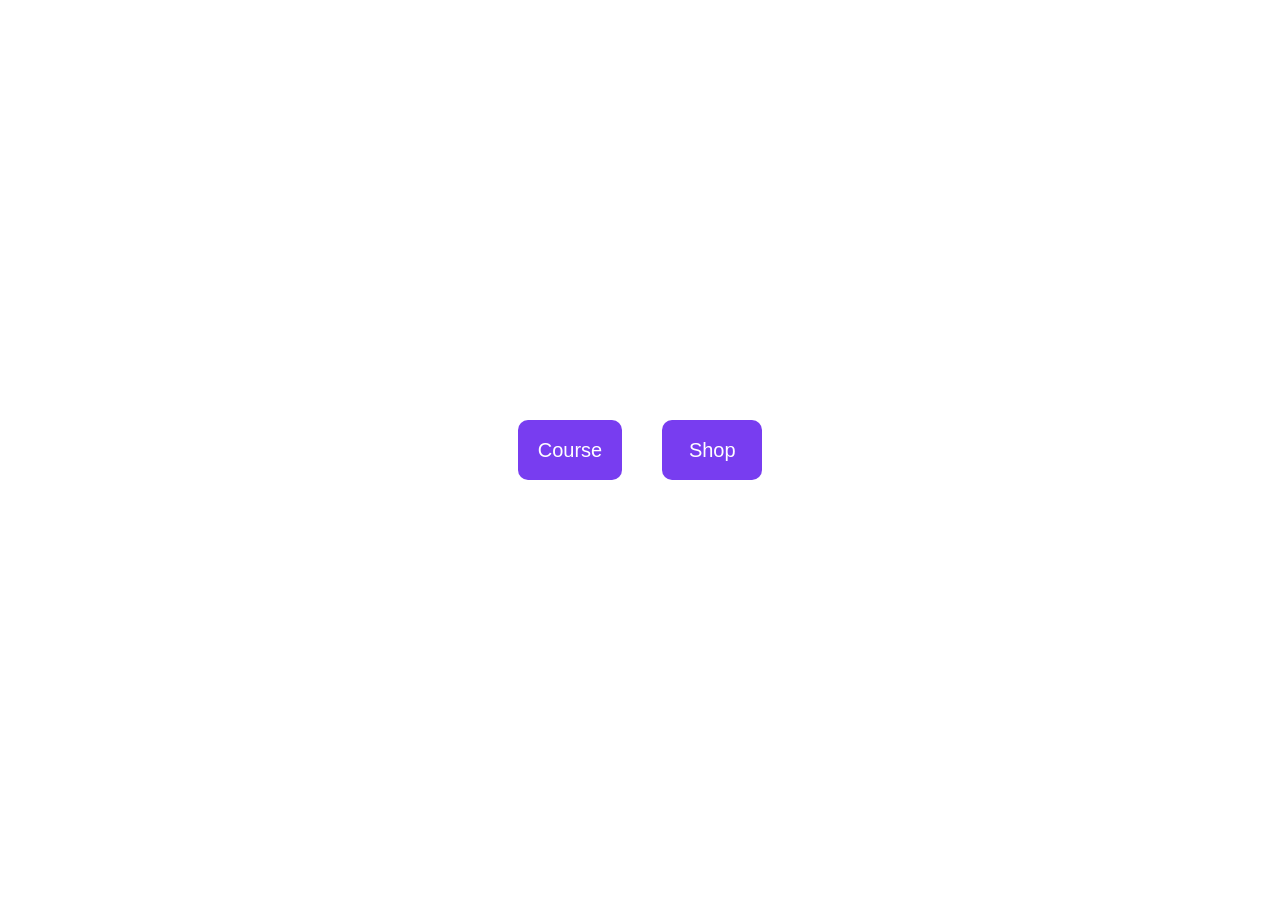
==== commit 597d4bc1: "update menu index.html" ====
--- a/index.html
+++ b/index.html
@@ -12,7 +12,7 @@
       <div class="container main-index">
         <ul>
           <li><a href="./course.html">Course</a></li>
-          <li><a href="./blog.html">Blog</a></li>
+          <li><a href="./blog.html">Shop</a></li>
         </ul>
       </div>
     </div>
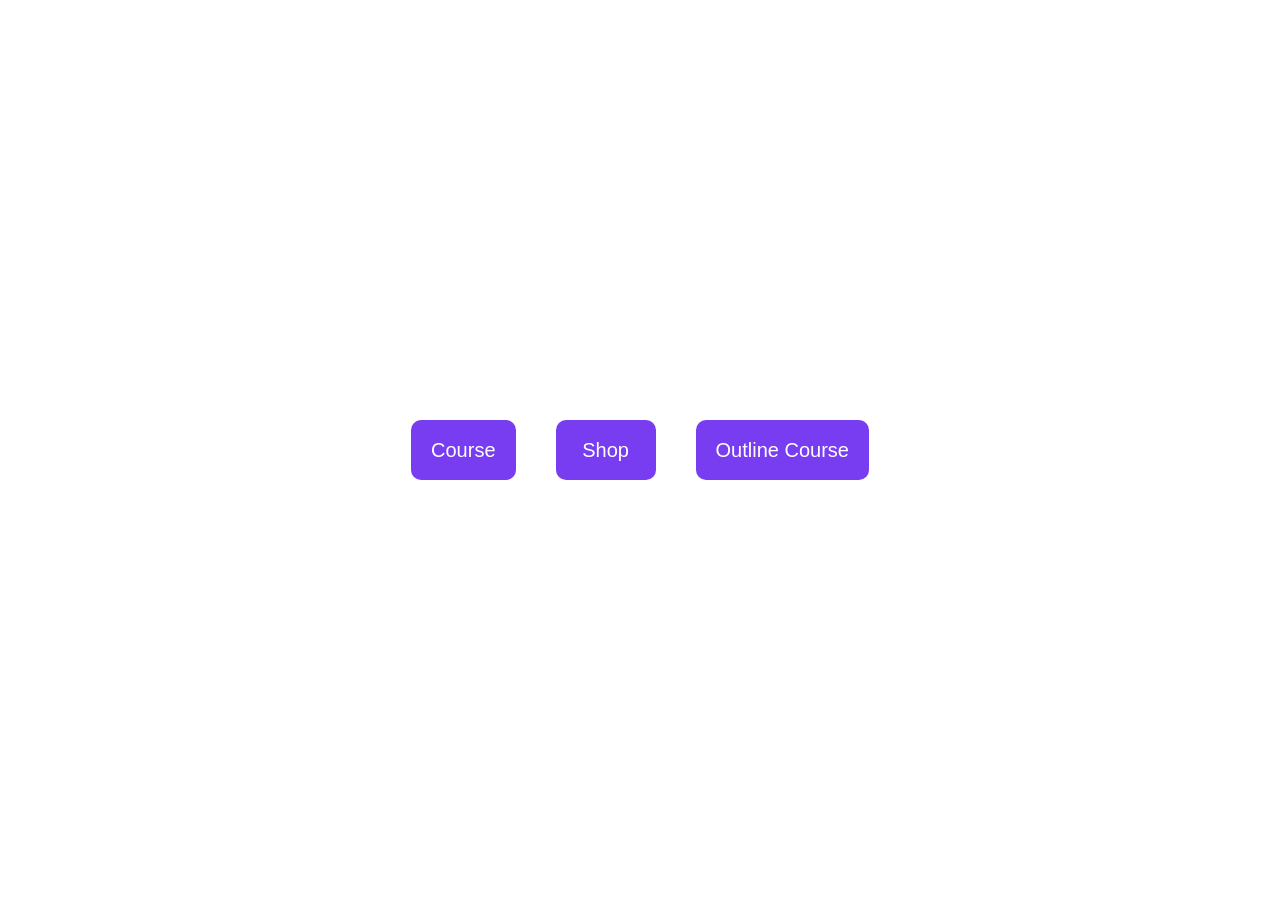
==== commit 59869c6f: "commit update item course Sale" ====
--- a/index.html
+++ b/index.html
@@ -12,7 +12,8 @@
       <div class="container main-index">
         <ul>
           <li><a href="./course.html">Course</a></li>
-          <li><a href="./blog.html">Shop</a></li>
+          <li><a href="./shop.html">Shop</a></li>
+          <li><a href="./outline-course.html">Outline Course</a></li>
         </ul>
       </div>
     </div>
--- a/assets/css/style.css
+++ b/assets/css/style.css
@@ -24,6 +24,14 @@
 h6 {
   font-family: "PT Sans", sans-serif;
 }
+strong,
+b {
+  font-weight: bold;
+}
+em,
+i {
+  font-style: italic;
+}
 
 button {
   border: none;
@@ -80,9 +88,48 @@
   display: inline-block;
   font-weight: 700;
   font-size: 1.5rem;
+  font-family: "PT Sans", sans-serif;
   padding: 20px;
-  margin-left: 30px;
   letter-spacing: 1.1;
+}
+.nav-list li {
+  position: relative;
+}
+.nav-list li:hover .nav-sublist {
+  opacity: 1;
+  transform: scaleY(1);
+  visibility: visible;
+}
+
+.nav-list .nav-sublist {
+  position: absolute;
+  background-color: #fff;
+  min-width: 220px;
+  visibility: hidden;
+  /* overflow: hidden; */
+  transform: scaleY(0);
+  transform-origin: top center;
+  transition: opacity, transform, visibility, 0.5s ease;
+}
+.nav-sublist li:hover {
+  background-color: var(--primary-color);
+}
+.nav-sublist a:hover {
+  color: #fff;
+  transform: translateX(5px);
+}
+.nav-sublist .sublist-item {
+  color: #00000099;
+  font-family: "Source Sans 3", sans-serif;
+  font-size: 16px;
+  font-weight: normal;
+  line-height: 45px;
+  text-transform: capitalize;
+  padding: 0 20px;
+  transition: transform 0.4s ease;
+}
+.nav-sublist li + li {
+  border-top: 1px solid rgba(0, 0, 0, 0.1);
 }
 
 .wrapper-action {
@@ -102,6 +149,13 @@
   flex-direction: column;
   color: #fff;
   gap: 16px;
+}
+.breadcrumb a {
+  transition: color 0.6s ease;
+}
+
+.breadcrumb a:hover {
+  color: var(--second-color);
 }
 
 h1.heading {
@@ -164,12 +218,18 @@
   border: 1px solid #00000019;
 }
 
+.menu-sidebar li:hover a {
+  transform: translateX(10px);
+  color: #783df0;
+}
+
 .sidebar-item {
   display: block;
   text-decoration: none;
   padding: 0 24px;
   color: #585454;
   line-height: 40px;
+  transition: transform 0.3s ease-in-out;
 }
 .menu-sidebar li + li {
   border-top: 1px solid #00000019;
@@ -189,9 +249,10 @@
   height: 30px;
   padding: 0 14px;
   line-height: 30px;
+  transition: background-color 0.3s ease;
+  border-radius: 15px;
 }
 .topics a:hover {
-  border-radius: 15px;
   background-color: var(--second-color);
   color: #fff;
 }
@@ -214,15 +275,47 @@
   min-height: 400px;
   /* background-color: orange; */
   border: 1px solid #0000000d;
+  overflow: hidden;
 }
 .course-item .thumbnail {
   aspect-ratio: 1/0.8;
   display: block;
-}
+  overflow: hidden;
+  position: relative;
+}
+
+.course-item .course-sale::after {
+  display: flex;
+  justify-content: center;
+  /* align-items: center; */
+  /* text-align: center; */
+  content: "\e0b7";
+  font-family: "FontAwesome";
+  color: #fff;
+  background-color: var(--primary-color);
+  position: absolute;
+  width: 100px;
+  height: 100px;
+  top: -64px;
+  right: -54px;
+  font-size: 1.6rem;
+  font-weight: 300;
+  transform: rotate(35deg);
+  line-height: 167px;
+}
+
 .course-item .thumb {
   width: 100%;
   height: 100%;
   object-fit: cover;
+  transition: transform 0.4s ease-in;
+}
+
+.course-item:hover .thumb {
+  transform: scale(1.2);
+}
+.course-item:hover .info .title {
+  color: var(--primary-color);
 }
 .course-item .info {
   display: flex;
@@ -235,8 +328,13 @@
   line-height: 22px;
 }
 .course-item .title {
-  font-size: 1.8rem;
+  font-size: 1.7rem;
   font-weight: 700;
+  line-height: 24px;
+  display: -webkit-box;
+  -webkit-line-clamp: 2;
+  -webkit-box-orient: vertical;
+  overflow: hidden;
 }
 .course-item .bottom {
   display: flex;
@@ -250,6 +348,9 @@
   display: inline-block;
   object-fit: cover;
 }
+/* .bottom a {
+  position: relative;
+} */
 .btn {
   padding: 0 10px;
   text-decoration: none;
@@ -261,17 +362,65 @@
   text-align: center;
   color: #fff;
 }
+
+.btn-free:hover,
+.btn-cost:hover {
+  transform: translateY(-5px);
+}
+.btn-free:hover::before,
+.btn-cost:hover:before {
+  opacity: 1;
+  visibility: visible;
+  top: 120%;
+}
+.btn-free::before,
+.btn-cost::before {
+  content: "";
+  position: absolute;
+  width: 80%;
+  height: 10px;
+  visibility: hidden;
+  left: 8px;
+  opacity: 0;
+  top: 80%;
+  border-radius: 20px;
+  /* background: rgba(0, 0, 0, 0.6);
+  background-color: #151515;
+  filter: blur(7px); */
+  background: radial-gradient(
+    ellipse at center,
+    rgba(0, 0, 0, 0.35) 0%,
+    rgba(0, 0, 0, 0) 80%
+  );
+  transition: top, visibility, opacity, 0.3s ease-in-out;
+}
+
+.btn-product::before {
+  width: 80%;
+  left: 14px;
+}
+
 .btn-free {
+  transition: transform 0.4s ease;
   background-color: var(--second-color);
+  position: relative;
 }
 .btn-cost {
+  transition: transform 0.4s ease;
+
   background-color: var(--primary-color);
   font-weight: 700;
+  position: relative;
 }
 .btn-mail {
   background-color: var(--primary-color);
   width: 95px;
   height: 40px;
+  transition: background-color 0.4s ease-out;
+}
+.btn-mail:hover {
+  background-color: #fff;
+  color: var(--primary-color);
 }
 
 .course-pagination {
@@ -348,6 +497,10 @@
 .footer-menu a {
   text-decoration: none;
   line-height: 30px;
+  transition: color 0.5s ease;
+}
+.footer-menu a:hover {
+  color: var(--primary-color);
 }
 
 .footer-sub {
@@ -381,11 +534,11 @@
   padding-top: 112px;
   display: flex;
   padding-bottom: 98px;
+  gap: 30px;
 }
 
 .shop-left {
   width: 272px;
-  padding-right: 30px;
 }
 
 .search-form {
@@ -420,7 +573,12 @@
   margin-top: 24px;
   display: block;
   color: #242222b3;
-}
+  transition: color 0.5s ease;
+}
+.categories-item:hover {
+  color: var(--primary-color);
+}
+
 .popular-list {
   margin-top: 30px;
 }
@@ -435,6 +593,7 @@
   height: 75px;
   object-fit: cover;
 }
+
 .popular-item .content {
   display: flex;
   padding: 10px 20px;
@@ -444,10 +603,17 @@
   white-space: nowrap;
   overflow: hidden;
   text-overflow: ellipsis;
+  line-height: 1.2;
+  transition: color 0.5s ease;
 }
 .popular-item .content .cost {
   margin-top: 20px;
 }
+
+.popular-item:hover .name {
+  color: var(--primary-color);
+}
+
 .popular-list li + li {
   margin-top: 30px;
 }
@@ -458,9 +624,42 @@
 .filter-box {
   display: flex;
   align-items: center;
+  position: relative;
   justify-content: space-between;
   color: #6f6f6f;
   font-size: 1.8rem;
+}
+.filter-box:hover .list-filter {
+  visibility: visible;
+  opacity: 1;
+  transform: translateY(1);
+}
+.list-filter {
+  position: absolute;
+  top: 100%;
+  left: 0;
+  width: 200px;
+  z-index: 1;
+  background-color: #fff;
+  transform: translateY(0);
+  opacity: 0;
+  /* padding: 0 20px; */
+  visibility: hidden;
+  box-shadow: 2px 2px 10px 0px #686868;
+  transition: transform, visivility, opacity, 0.5s ease;
+}
+.list-filter .filter-item {
+  display: block;
+  text-decoration: none;
+  font-size: 1.4rem;
+  padding: 0 20px;
+  line-height: 40px;
+  text-transform: capitalize;
+  transition: background-color, color, 0.4s ease;
+}
+.list-filter .filter-item:hover {
+  background-color: var(--primary-color);
+  color: #fff;
 }
 
 .filter-box .filter {
@@ -474,26 +673,32 @@
   padding: 0 20px;
 }
 .product-list {
+  --colum: 3;
+  --space: 30px;
   display: flex;
   flex-wrap: wrap;
-  gap: 30px;
-  width: 100%;
+  row-gap: var(--space);
   margin-top: 65px;
+  margin-left: calc(-1 * var(--space));
 }
 .product-item {
-  width: calc(100% / 3 - 20px);
+  width: calc(100% / var(--colum) - var(--space));
   border: 1px solid #ccc;
+  margin-left: var(--space);
+  /* overflow: hidden; */
 }
 
 .product-item .img-thumb {
   aspect-ratio: 1/0.9;
   display: block;
+  overflow: hidden;
 }
 
 .product-item img {
   width: 100%;
   height: 100%;
   object-fit: cover;
+  transition: transform 0.6s ease;
 }
 .product-item .info {
   display: flex;
@@ -512,6 +717,10 @@
 .product-item .info .cost {
   margin-top: 16px;
 }
+.product-item:hover img {
+  transform: scale(1.2);
+}
+
 .btn-product {
   width: 130px;
   height: 40px;
@@ -562,3 +771,59 @@
   text-align: center;
   text-decoration: none;
 }
+
+/* --------------------outline-------------- */
+.outline-container {
+  display: flex;
+  flex-direction: column;
+  /* align-items: center; */
+  min-height: 2500px;
+}
+.outline-container h1 {
+  margin-top: 20px;
+  align-self: center;
+  font-size: 2.4rem;
+  font-weight: 700;
+  background-image: linear-gradient(
+    90deg,
+    rgba(42, 123, 155, 1) 0%,
+    rgba(87, 199, 133, 1) 50%,
+    rgba(237, 221, 83, 1) 100%
+  );
+  color: transparent;
+  background-clip: text;
+}
+
+.list-chapter {
+  margin-top: 50px;
+  font-size: 1.8rem;
+  border: 1px solid rgb(173, 173, 173);
+}
+
+.chapter h2,
+.sub-chapter li {
+  width: 100%;
+  height: 40px;
+  line-height: 40px;
+  padding: 0 30px;
+}
+.chapter h2 {
+  color: #fff;
+  font-size: 2rem;
+  font-weight: 700;
+  position: sticky;
+  top: 0;
+  padding: 0 20px;
+  background: linear-gradient(
+    0deg,
+    rgba(34, 193, 195, 1) 0%,
+    rgba(253, 187, 45, 1) 100%
+  );
+}
+.sub-chapter li + li {
+  border-top: 1px solid #00000019;
+}
+.sub-chapter li span {
+  background-color: #3f3f3f0d;
+  color: #783df0;
+}
